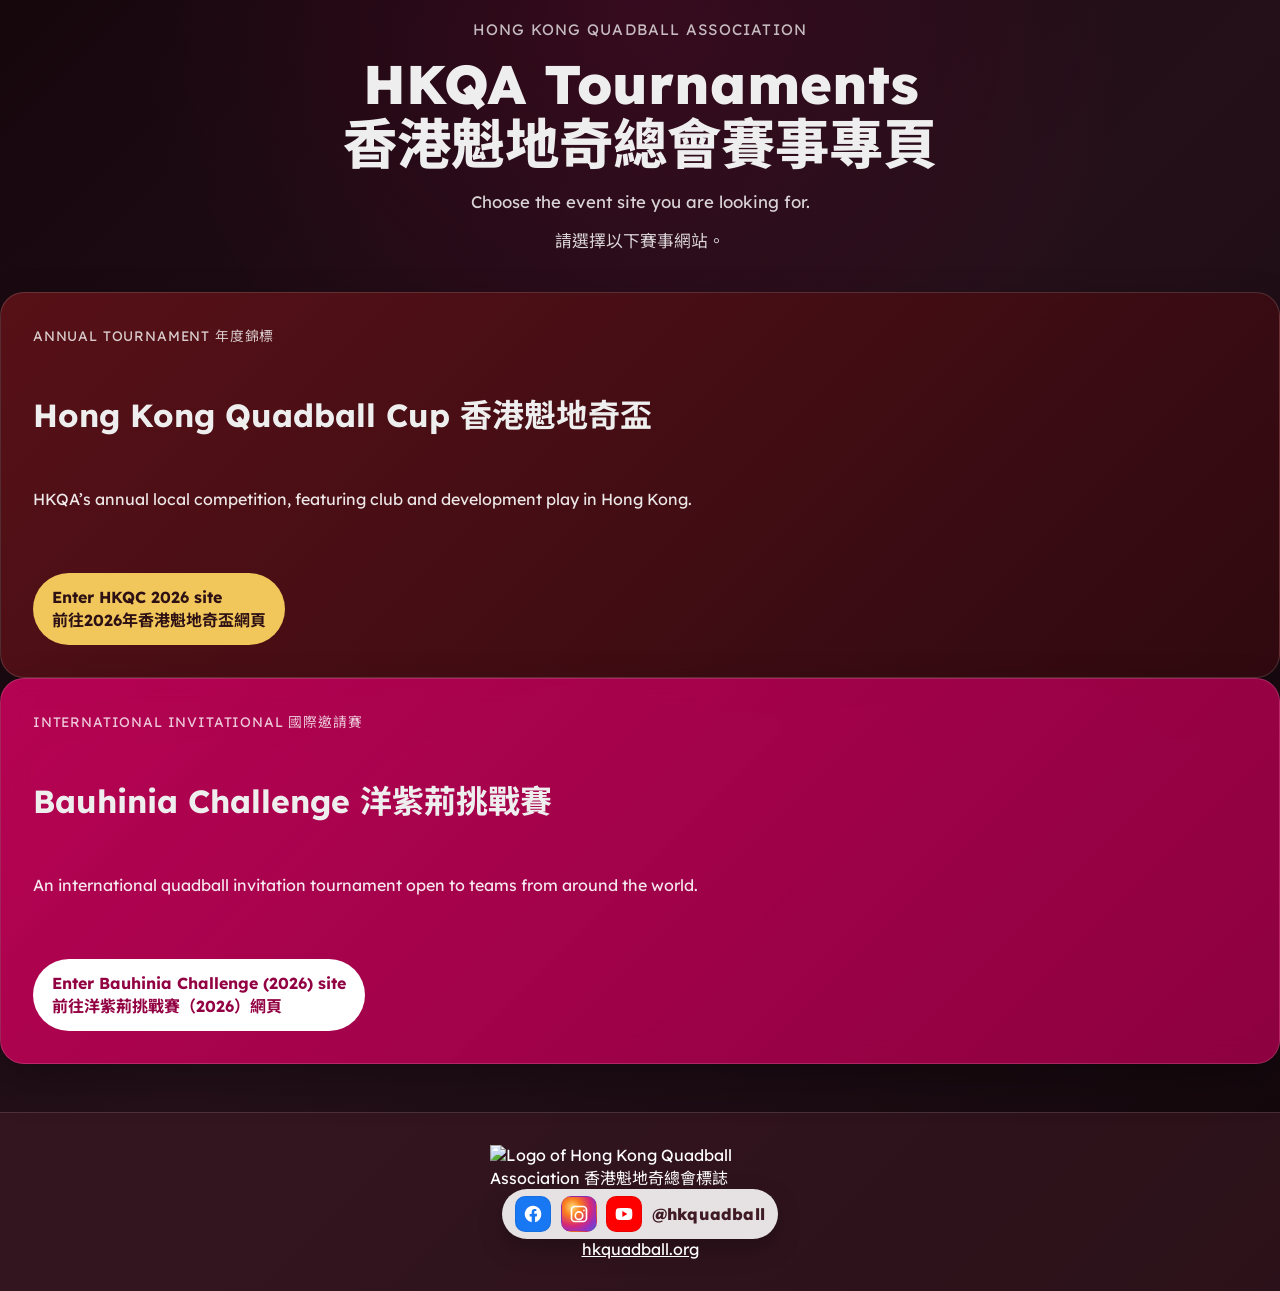
==== index.html @ 2914f4e3 "Update index.html" ====
<!DOCTYPE html>
<meta charset="UTF-8">
<meta name="robots" content="noindex, follow">
<!-- Disabled: Auto Redirect to Bauhinia Challenge (2026) -->
<!-- <script>
  window.location.replace('./bauhinia-challenge/2026/index.html');
</script> -->
<head>
	<title>
	HKQA Tournament Menu
	</title>

	<link rel="preconnect" href="https://fonts.googleapis.com">
	<link rel="preconnect" href="https://fonts.gstatic.com" crossorigin>
	<link href="https://fonts.googleapis.com/css2?family=Lexend:wght@100..900&family=Noto+Sans+HK:wght@100..900&display=swap" rel="stylesheet">

	<style>	
	html {
		background: rgba(64, 27, 38, 0.55);
	}
	
	body.hub-page {
	  margin: 0;
	  font-family: 'Lexend', 'Noto Sans HK', sans-serif;
	  background:
		radial-gradient(circle at top, rgba(235, 2, 107, 0.12), transparent 35%),
		linear-gradient(135deg, #16070d 0%, #241019 50%, #12070b 100%);
	  color: #fff;
	}

	.hub-shell {
	  max-width: 1180px;
	  margin: 0 auto;
	  padding: 5.5rem 1.5rem 3rem;
	}

	.hub-hero {
	  text-align: center;
	  margin-bottom: 2.5rem;
	  padding-top: 1.25rem;
	}

	.hub-kicker {
		margin: 0 0 1rem;
		font-size: 0.95rem;
		letter-spacing: 0.08em;
		text-transform: uppercase;
		color: rgba(255,255,255,0.72);
	}
	
	h1, h2 {
		color: #EEE;
	}
	
	.hub-hero h1 {
	  margin: 0;
	  font-size: clamp(2rem, 4.8vw, 3.4rem); /* 比原本細 */
	  line-height: 1.1;
	  font-weight: 800;
	}

	.hub-subtitle {
	  max-width: 640px;
	  margin: 1rem auto 0;
	  font-size: 1.05rem;
	  color: rgba(255,255,255,0.82);
	}

	.event-grid {
	  display: grid;
	  grid-template-columns: repeat(2, minmax(0, 1fr));
	  gap: 1.5rem;
	}

	@media (min-width: 1000px) {
	  .event-grid {
		grid-template-columns: repeat(2, minmax(0, 1fr)); /* 闊屏左右並列 */
		align-items: stretch;
	  }
	}

	.event-card {
	  border-radius: 24px;
	  padding: 2rem;
	  min-height: 320px;
	  display: flex;
	  flex-direction: column;
	  justify-content: space-between;
	  border: 1px solid rgba(255,255,255,0.14);
	  box-shadow: 0 18px 40px rgba(0,0,0,0.28);
	  backdrop-filter: blur(14px);
	}

	.hkqc-card {
	  background: linear-gradient(135deg, rgba(92, 18, 24, 0.92), rgba(48, 10, 16, 0.96));
	}

	.bc-card {
	  background: linear-gradient(135deg, rgba(198, 2, 90, 0.90), rgba(146, 1, 66, 0.96));
	}

	.event-label {
	  margin: 0 0 1rem;
	  font-size: 0.86rem;
	  letter-spacing: 0.06em;
	  text-transform: uppercase;
	  color: rgba(255,255,255,0.78);
	}

	.event-card h2 {
	  margin: 0 0 1rem;
	  font-size: 2rem;
	  line-height: 1.15;
	}

	.event-copy {
	  margin: 0 0 1.5rem;
	  font-size: 1rem;
	  line-height: 1.7;
	  color: rgba(255,255,255,0.9);
	}

	.event-actions {
	  display: flex;
	  flex-wrap: wrap;
	  gap: 0.85rem;
	  align-items: center;
	}

	.btn {
	  display: inline-block;
	  padding: 0.85rem 1.2rem;
	  border-radius: 999px;
	  text-decoration: none;
	  font-weight: 700;
	}

	.btn-hkqc {
	  background: #f1c75b;
	  color: #2e1114;
	}

	.btn-bc {
	  background: #fff;
	  color: #920142;
	}

	.text-link {
	  color: rgba(255,255,255,0.88);
	  text-decoration: none;
	  border-bottom: 1px solid rgba(255,255,255,0.35);
	}

	@media (max-width: 840px) {
	  .event-grid {
		grid-template-columns: 1fr;
	  }
	}

	/* Footer */
	.site-footer {
	  margin-top: 3rem;
	  padding: 2rem 1.5rem;
	  background: rgba(64, 27, 38, 0.55);
	  border-top: 1px solid rgba(255, 255, 255, 0.12);
	}

	.footer-links {
	  display: flex;
	  flex-wrap: wrap;
	  gap: 0.6rem 1rem;
	}

	.footer-link {
	  color: rgba(255, 255, 255, 0.9);
	  text-decoration: none;
	  padding: 0.3rem 0.65rem;
	  border-radius: 999px;
	  border: 1px solid rgba(255, 255, 255, 0.18);
	  background: rgba(255, 255, 255, 0.06);
	  transition: all 0.2s ease;
	}

	.footer-link:hover {
	  background: rgba(255, 255, 255, 0.16);
	  border-color: rgba(255, 255, 255, 0.35);
	}

	.footer-social { display: flex; justify-content: center; }

	/* Footer logo sizing relative to social pill */
	.site-footer .footer-social {
	  display: flex;
	  flex-direction: column;
	  align-items: center;
	  gap: 1.25rem;
	}

	.site-footer .social-pill { width: fit-content; }

	.site-footer .footer-logo {
	  width: min(100%, 300px); /* 120% of pill, but not ridiculously large */
	  max-width: 110%;
	  height: auto;
	  display: block;
	}

	.social-pill {
	  display: inline-flex;
	  align-items: center;
	  gap: 0.6rem;
	  padding: 0.45rem 0.8rem;
	  border-radius: 999px;
	  background: rgba(255, 255, 255, 0.88);
	  color: #401b26;
	  box-shadow: 0 10px 24px rgba(0,0,0,0.25);
	}

	.social-icon {
	  width: 34px;
	  height: 34px;
	  border-radius: 10px;
	  display: inline-flex;
	  align-items: center;
	  justify-content: center;
	  text-decoration: none;
	  border: 1px solid rgba(0,0,0,0.08);
	  transition: transform 0.15s ease, filter 0.15s ease;
	}

	.social-icon svg {
	  width: 20px;
	  height: 20px;
	  fill: #fff;                 /* white mark on brand color */
	}

	.social-icon:hover {
	  transform: translateY(-1px);
	  filter: brightness(1.05);
	}

	/* Brand backgrounds */
	.social-icon.facebook { background: #1877F2; }  /* Facebook blue */
	.social-icon.youtube { background: #FF0000; }   /* YouTube red */

	/* Instagram gradient */
	.social-icon.instagram {
	  background: radial-gradient(circle at 30% 30%, #feda75 0%, #fa7e1e 25%, #d62976 55%, #962fbf 75%, #4f5bd5 100%);
	}

	.social-handle {
	  font-weight: 800;
	  letter-spacing: 0.2px;
	  white-space: nowrap;
	}
	</style>
</head>
<body class="hub-page">
	<section class="hub-hero">
		<p class="hub-kicker">Hong Kong Quadball Association</p>
		<h1>HKQA Tournaments<br>香港魁地奇總會賽事專頁</h1>
		<p class="hub-subtitle">Choose the event site you are looking for.</p>
		<p class="hub-subtitle">請選擇以下賽事網站。</p>
	</section>
	<div class="event-card hkqc-card">
		<p class="event-label">Annual tournament 年度錦標</p>
		<h2>Hong Kong Quadball Cup 香港魁地奇盃</h2>
		<p class="event-copy">
			HKQA’s annual local competition, featuring club and development play in Hong Kong.<br>
			
		</p>
		<div class="event-actions">
			<a href="https://hkqc.hkquadball.org/2026/" class="btn btn-hkqc">
				Enter HKQC 2026 site<br>
				前往2026年香港魁地奇盃網頁
			</a>
			<!-- <a href="https://hkqc.hkquadball.org/2026/" class="text-link">2026 permalink</a> -->
		</div>
	</div>

	<div class="event-card bc-card">
		<p class="event-label">International invitational 國際邀請賽</p>
		<h2>Bauhinia Challenge 洋紫荊挑戰賽</h2>
		<p class="event-copy">
			An international quadball invitation tournament open to teams from around the world.<br>
			
		</p>
		<div class="event-actions">
			<a href="./bauhinia-challenge/2026/" class="btn btn-bc">
				Enter Bauhinia Challenge (2026) site<br>
				前往洋紫荊挑戰賽（2026）網頁
			</a>
			<!-- <a href="./bauhinia-challenge/2026/" class="text-link">2026 permalink</a> -->
		</div>
	</div>

	<footer class="site-footer">
		<div class="footer-social">
			<img
			  src="./bauhinia-challenge/2026/assets/img/HKQA-Logo-w-text-WHITE.png"
			  alt="Logo of Hong Kong Quadball Association 香港魁地奇總會標誌"
			  class="footer-logo"
			>	
		</div>
		<div class="footer-social">
			<div class="social-pill" aria-label="HKQA social links">
				<a class="social-icon facebook" href="https://www.facebook.com/hkquadball" target="_blank" rel="noopener"
				   aria-label="HKQA Facebook">
				  <svg viewBox="0 0 24 24" aria-hidden="true">
					<path d="M22 12a10 10 0 1 0-11.6 9.9v-7H8v-2.9h2.4V9.8c0-2.4 1.4-3.7 3.6-3.7 1 0 2 .2 2 .2v2.2h-1.1c-1.1 0-1.4.7-1.4 1.4v1.7H16.9L16.5 15h-2v7A10 10 0 0 0 22 12z"/>
				  </svg>
				</a>

				<a class="social-icon instagram" href="https://www.instagram.com/hkquadball/" target="_blank" rel="noopener"
				   aria-label="HKQA Instagram">
				  <svg viewBox="0 0 24 24" aria-hidden="true">
					<path d="M7 2h10a5 5 0 0 1 5 5v10a5 5 0 0 1-5 5H7a5 5 0 0 1-5-5V7a5 5 0 0 1 5-5zm10 2H7a3 3 0 0 0-3 3v10a3 3 0 0 0 3 3h10a3 3 0 0 0 3-3V7a3 3 0 0 0-3-3zm-5 4.5A5.5 5.5 0 1 1 6.5 14 5.5 5.5 0 0 1 12 8.5zm0 2A3.5 3.5 0 1 0 15.5 14 3.5 3.5 0 0 0 12 10.5zM18 6.7a1 1 0 1 1-1 1 1 1 0 0 1 1-1z"/>
				  </svg>
				</a>

				<a class="social-icon youtube" href="https://www.youtube.com/@hkquadball" target="_blank" rel="noopener"
				   aria-label="HKQA YouTube">
				  <svg viewBox="0 0 24 24" aria-hidden="true">
					<path d="M21.6 7.2a3 3 0 0 0-2.1-2.1C17.8 4.7 12 4.7 12 4.7s-5.8 0-7.5.4A3 3 0 0 0 2.4 7.2 31.6 31.6 0 0 0 2 12a31.6 31.6 0 0 0 .4 4.8 3 3 0 0 0 2.1 2.1c1.7.4 7.5.4 7.5.4s5.8 0 7.5-.4a3 3 0 0 0 2.1-2.1A31.6 31.6 0 0 0 22 12a31.6 31.6 0 0 0-.4-4.8zM10 15.5v-7l6 3.5-6 3.5z"/>
				  </svg>
				</a>

				<span class="social-handle">@hkquadball</span>
			</div>	
		</div>				
		<div class="footer-social">
			<a href="https://www.hkquadball.org" target="_blank" rel="noopener" aria-label="HKQA Website" style="color: white">hkquadball.org</a>
		</div>
	</footer>
</body>
</html>
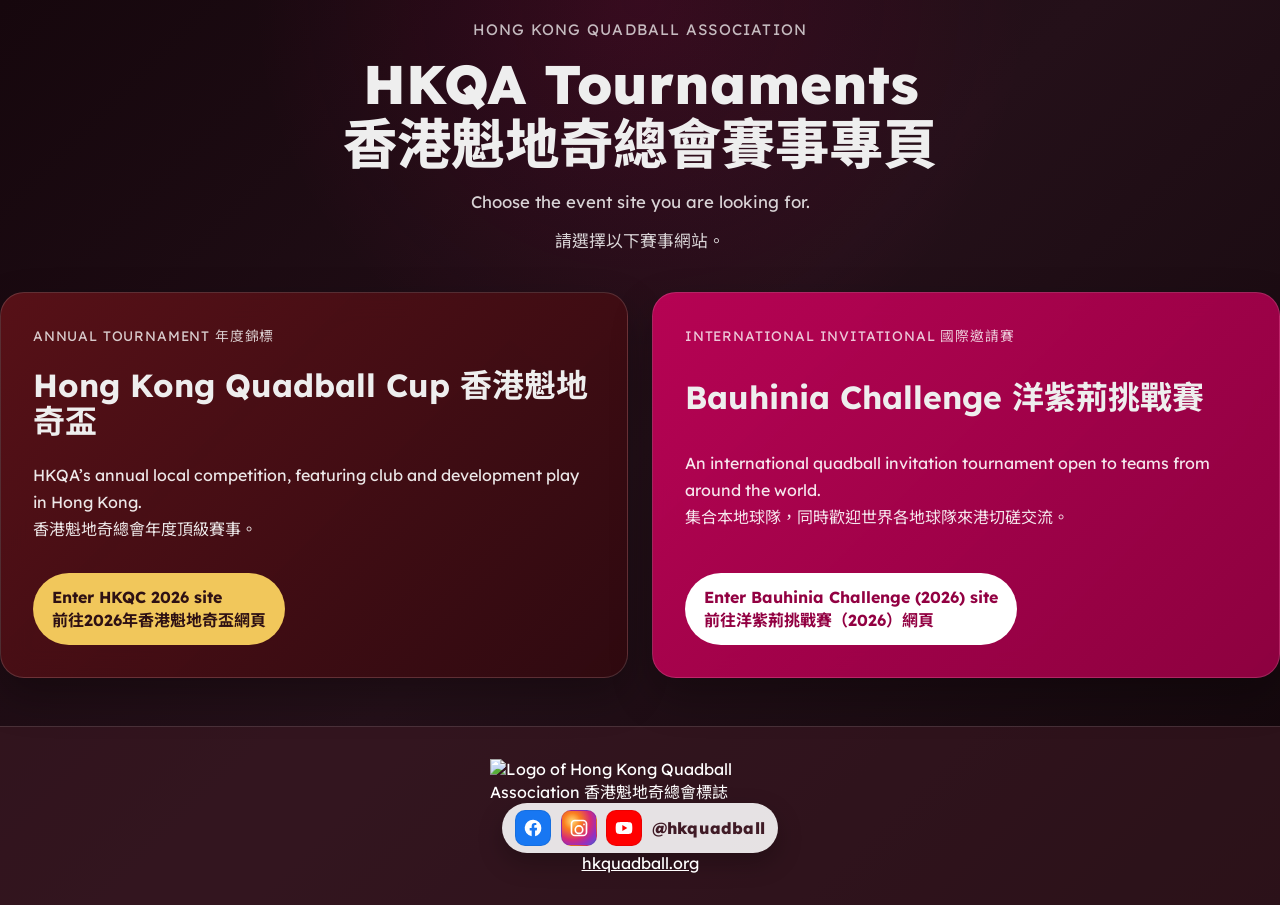
==== commit 9ac67a92: "Update index.html" ====
--- a/index.html
+++ b/index.html
@@ -262,37 +262,40 @@
 		<p class="hub-subtitle">Choose the event site you are looking for.</p>
 		<p class="hub-subtitle">請選擇以下賽事網站。</p>
 	</section>
-	<div class="event-card hkqc-card">
-		<p class="event-label">Annual tournament 年度錦標</p>
-		<h2>Hong Kong Quadball Cup 香港魁地奇盃</h2>
-		<p class="event-copy">
-			HKQA’s annual local competition, featuring club and development play in Hong Kong.<br>
-			
-		</p>
-		<div class="event-actions">
-			<a href="https://hkqc.hkquadball.org/2026/" class="btn btn-hkqc">
-				Enter HKQC 2026 site<br>
-				前往2026年香港魁地奇盃網頁
-			</a>
-			<!-- <a href="https://hkqc.hkquadball.org/2026/" class="text-link">2026 permalink</a> -->
+
+	<section class="event-grid">
+		<div class="event-card hkqc-card">
+			<p class="event-label">Annual tournament 年度錦標</p>
+			<h2>Hong Kong Quadball Cup 香港魁地奇盃</h2>
+			<p class="event-copy">
+				HKQA’s annual local competition, featuring club and development play in Hong Kong.<br>
+				香港魁地奇總會年度頂級賽事。
+			</p>
+			<div class="event-actions">
+				<a href="https://hkqc.hkquadball.org/2026/" class="btn btn-hkqc">
+					Enter HKQC 2026 site<br>
+					前往2026年香港魁地奇盃網頁
+				</a>
+				<!-- <a href="https://hkqc.hkquadball.org/2026/" class="text-link">2026 permalink</a> -->
+			</div>
 		</div>
-	</div>
-
-	<div class="event-card bc-card">
-		<p class="event-label">International invitational 國際邀請賽</p>
-		<h2>Bauhinia Challenge 洋紫荊挑戰賽</h2>
-		<p class="event-copy">
-			An international quadball invitation tournament open to teams from around the world.<br>
-			
-		</p>
-		<div class="event-actions">
-			<a href="./bauhinia-challenge/2026/" class="btn btn-bc">
-				Enter Bauhinia Challenge (2026) site<br>
-				前往洋紫荊挑戰賽（2026）網頁
-			</a>
-			<!-- <a href="./bauhinia-challenge/2026/" class="text-link">2026 permalink</a> -->
+
+		<div class="event-card bc-card">
+			<p class="event-label">International invitational 國際邀請賽</p>
+			<h2>Bauhinia Challenge 洋紫荊挑戰賽</h2>
+			<p class="event-copy">
+				An international quadball invitation tournament open to teams from around the world.<br>
+				集合本地球隊，同時歡迎世界各地球隊來港切磋交流。
+			</p>
+			<div class="event-actions">
+				<a href="./bauhinia-challenge/2026/" class="btn btn-bc">
+					Enter Bauhinia Challenge (2026) site<br>
+					前往洋紫荊挑戰賽（2026）網頁
+				</a>
+				<!-- <a href="./bauhinia-challenge/2026/" class="text-link">2026 permalink</a> -->
+			</div>
 		</div>
-	</div>
+	</section>
 
 	<footer class="site-footer">
 		<div class="footer-social">
